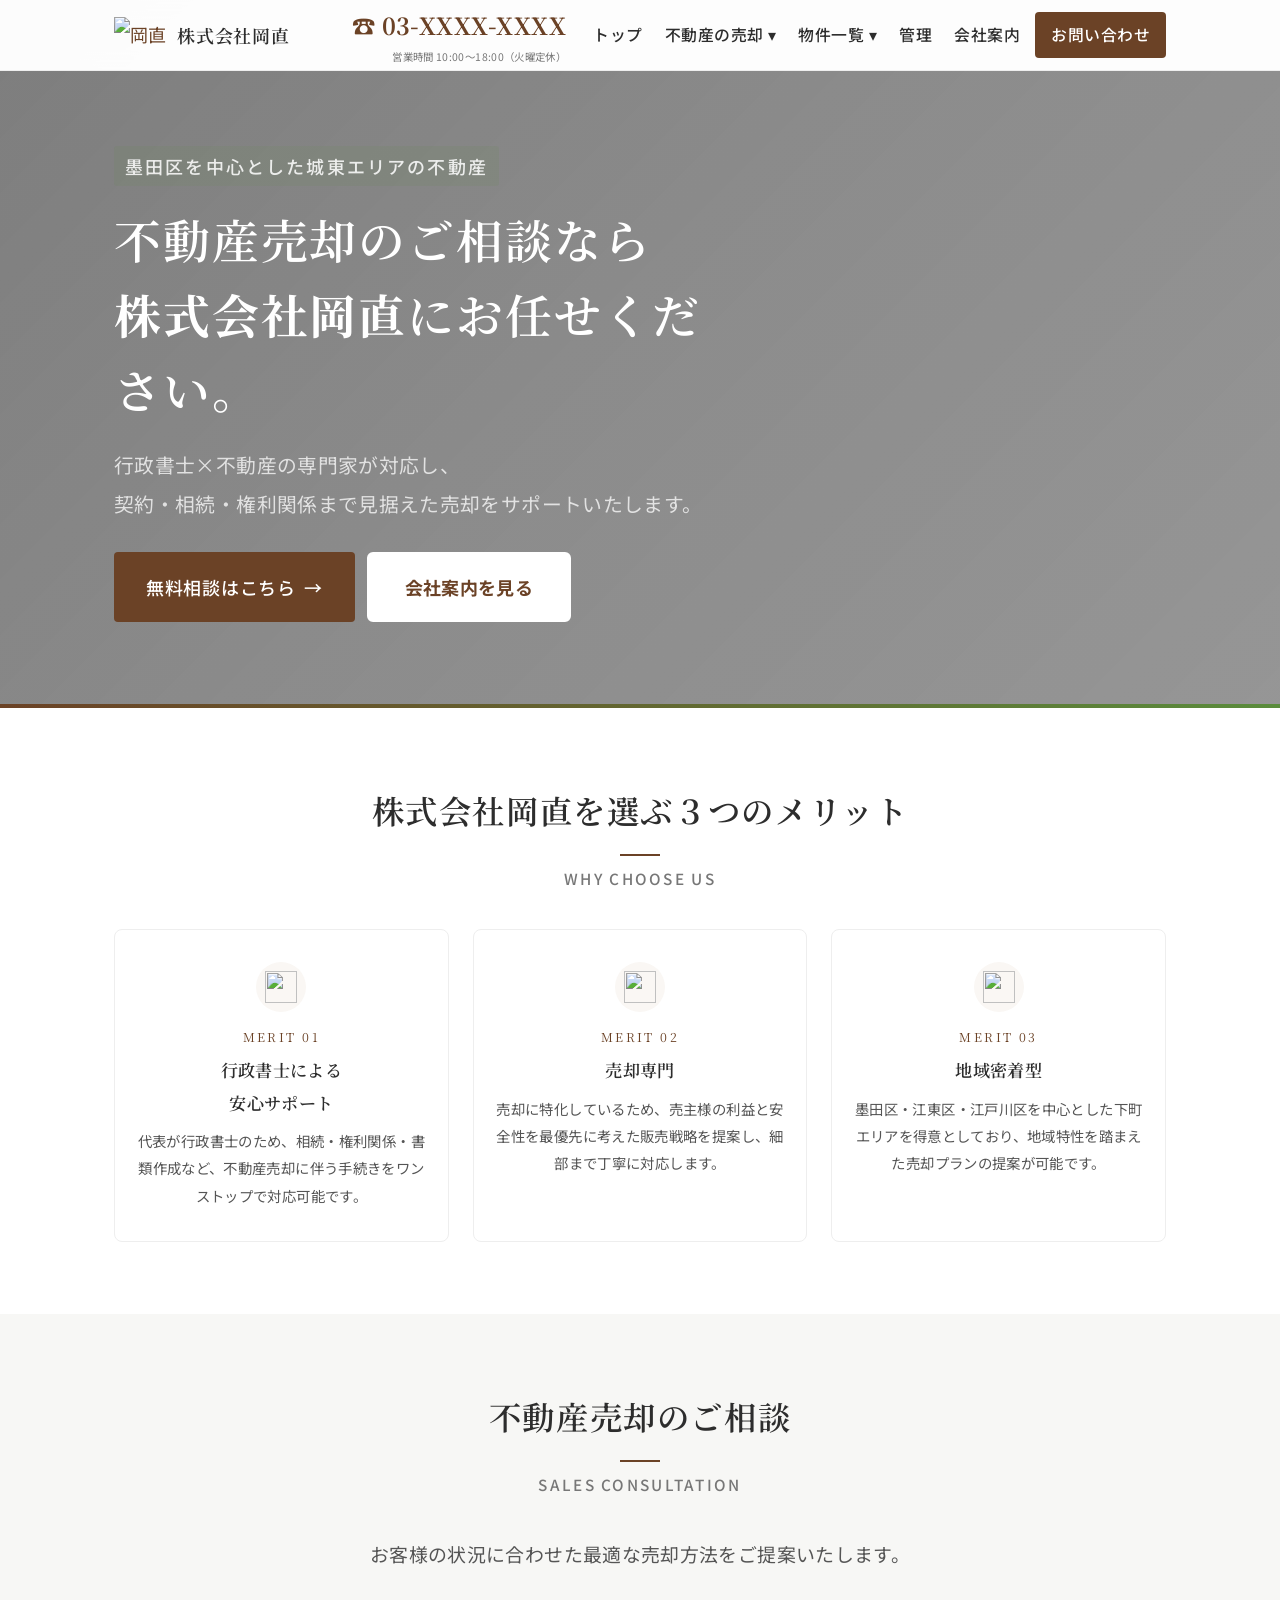
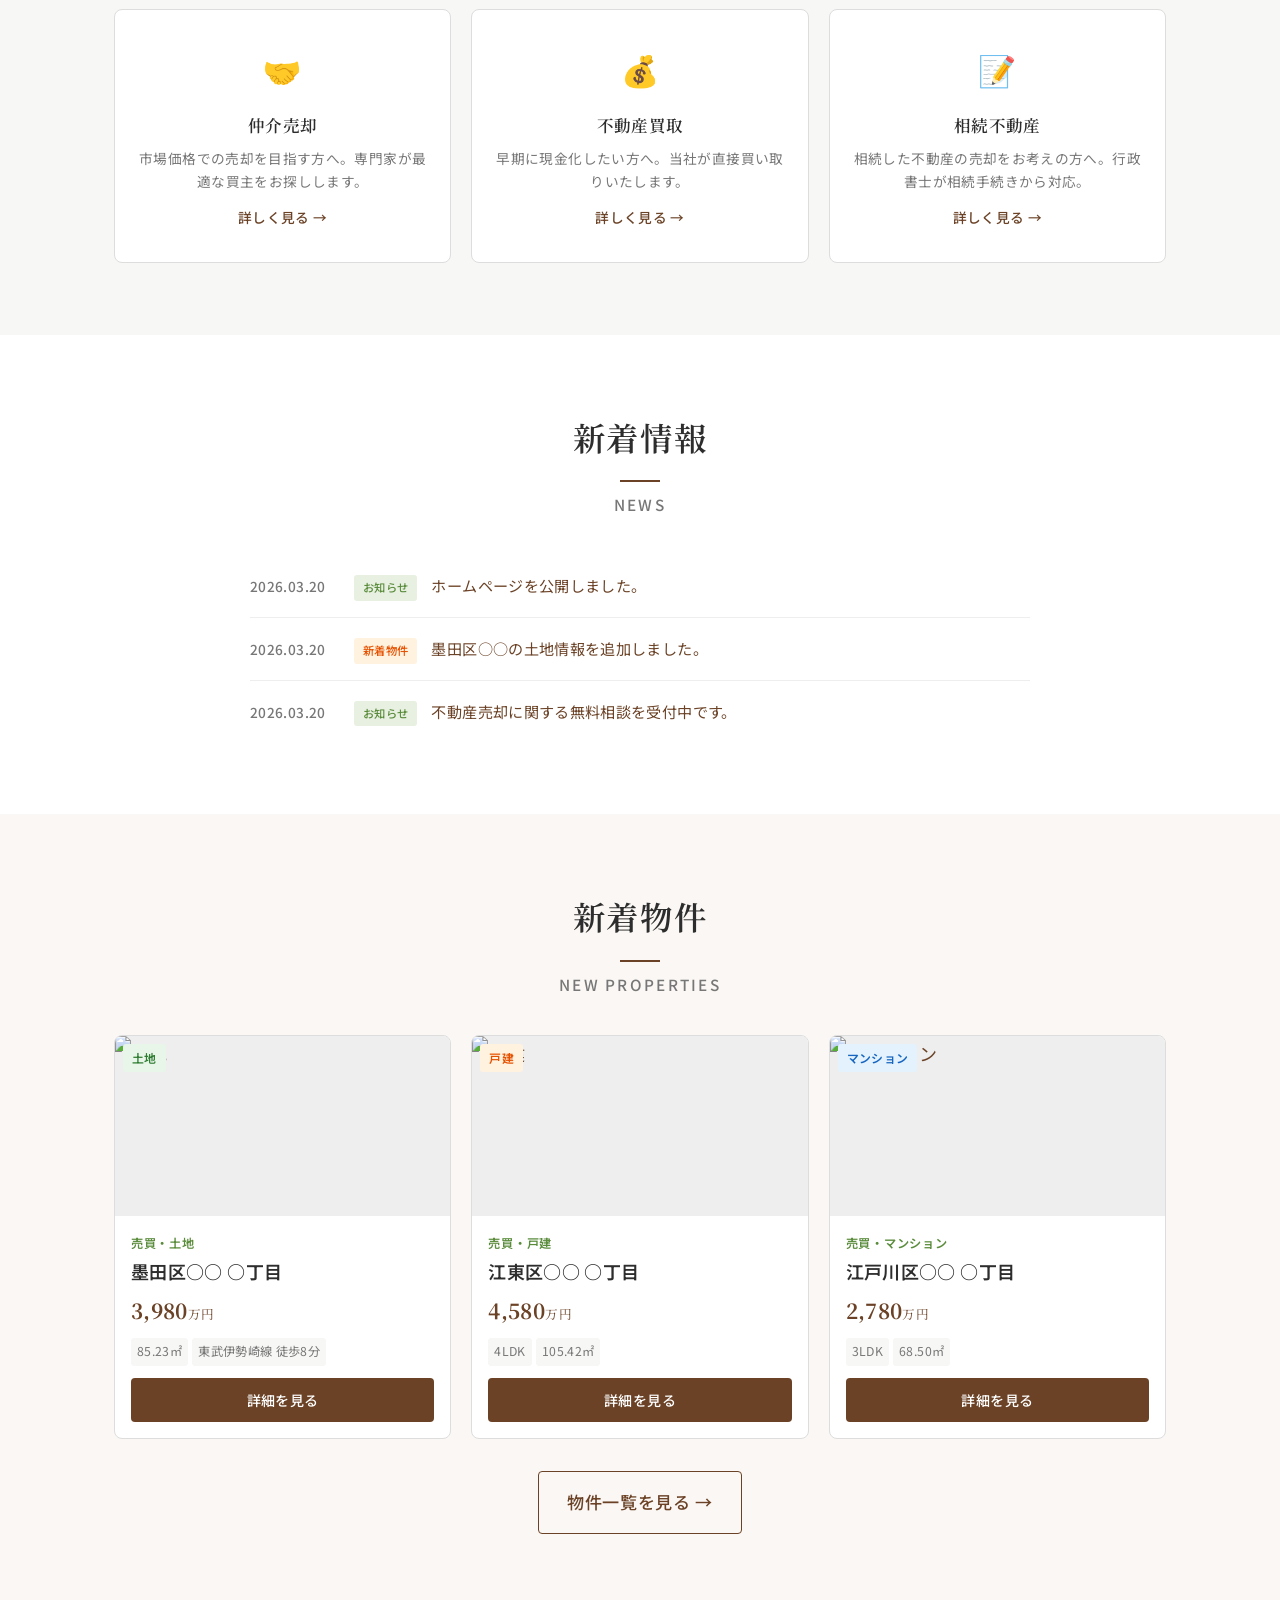
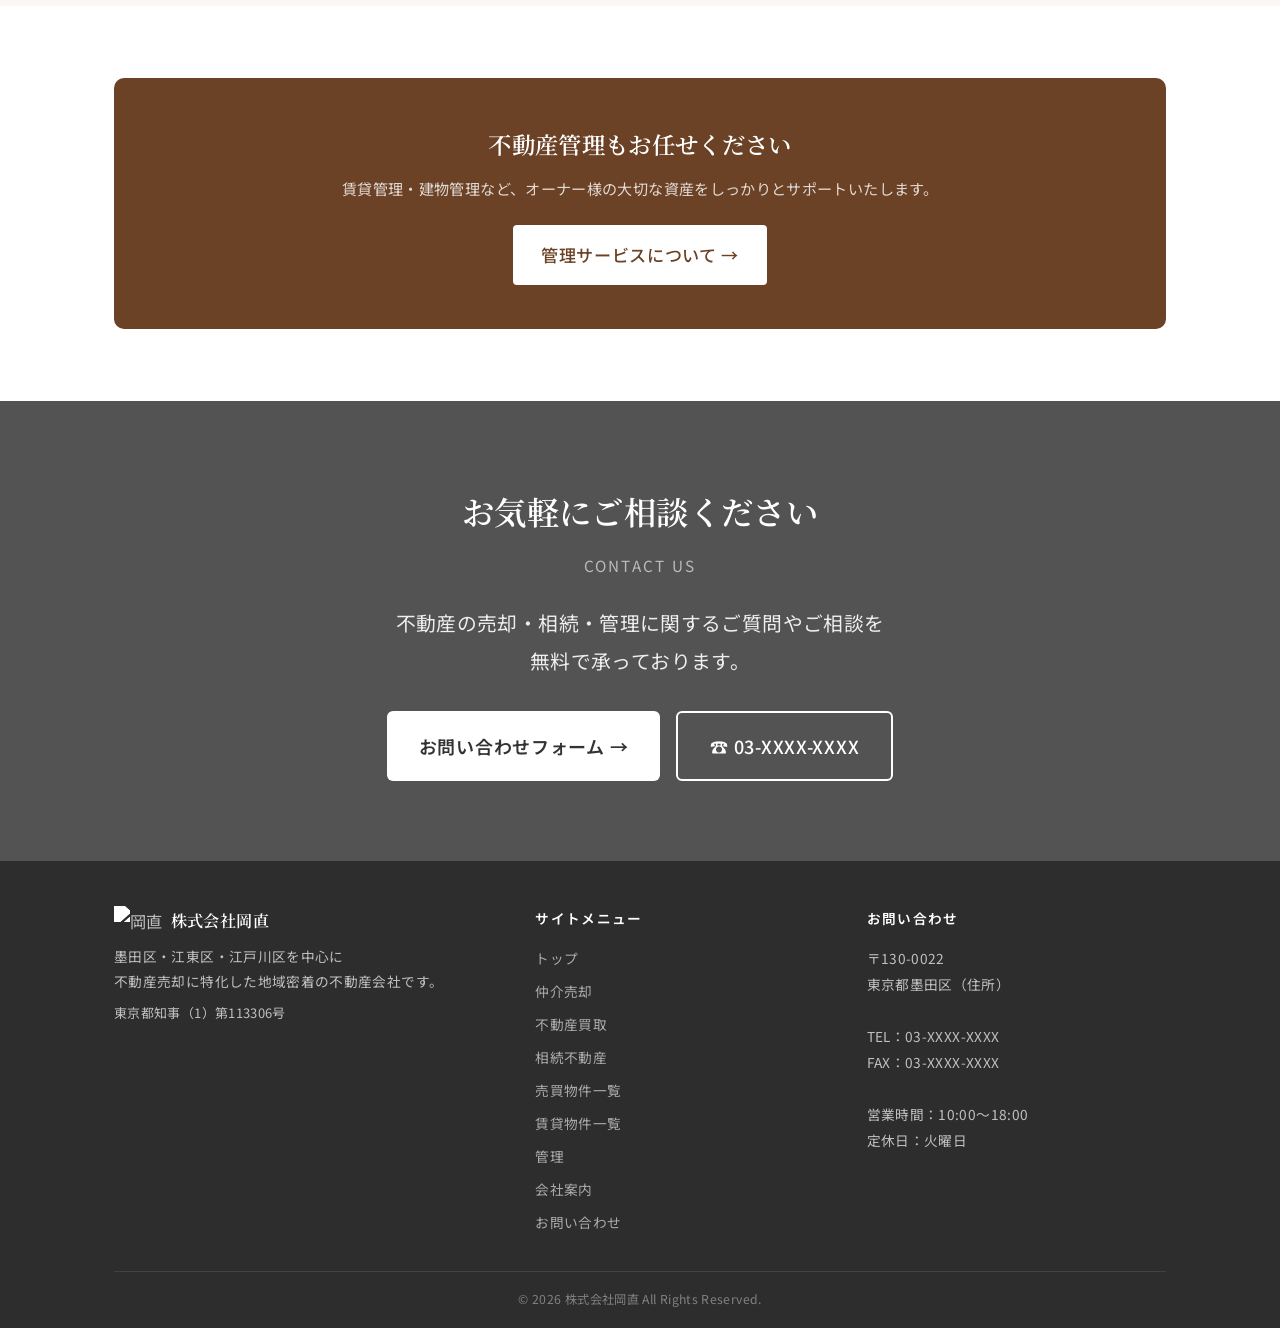
==== index.html @ 4d8492ad "Add files via upload" ====
<!DOCTYPE html><html lang="ja"><head><meta charset="UTF-8"><meta name="viewport" content="width=device-width,initial-scale=1.0">
<title>株式会社岡直｜墨田区の不動産売却・相続のご相談</title>
<meta name="description" content="墨田区・江東区・江戸川区を中心に不動産売却に特化。行政書士×不動産の専門家が相続から売却までワンストップで対応。">
<link rel="stylesheet" href="css/style.css"></head><body>
<header class="header"><div class="header__inner">
<a href="index.html" class="header__logo"><img src="images/logo-icon.png" alt="岡直"><span class="header__logo-text">株式会社岡直</span></a>
<div class="header__right">
<div class="header__phone"><span class="header__phone-num">☎ 03-XXXX-XXXX</span><span class="header__phone-info">営業時間 10:00〜18:00（火曜定休）</span></div>
<nav class="nav">
<a href="index.html" class="nav__link">トップ</a>
<div class="nav__item"><a href="#" class="nav__link">不動産の売却 ▾</a><div class="nav__dropdown"><a href="brokerage.html">仲介売却</a><a href="purchase.html">不動産買取</a><a href="inheritance.html">相続不動産</a></div></div>
<div class="nav__item"><a href="#" class="nav__link">物件一覧 ▾</a><div class="nav__dropdown"><a href="properties-sale.html">売買物件</a><a href="properties-rent.html">賃貸物件</a></div></div>
<a href="management.html" class="nav__link">管理</a><a href="company.html" class="nav__link">会社案内</a>
<a href="contact.html" class="nav__link nav__cta">お問い合わせ</a>
</nav></div>
<button class="hamburger" aria-label="メニュー"><span></span><span></span><span></span></button>
</div></header>

<section class="hero hero--photo" style="color:#fff"><div class="hero__inner"><div class="hero__content">
<span class="hero__label">墨田区を中心とした城東エリアの不動産</span>
<h1 class="hero__title">不動産売却のご相談なら<br><strong style="color:#fff">株式会社岡直</strong>にお任せください。</h1>
<p class="hero__desc">行政書士×不動産の専門家が対応し、<br>契約・相続・権利関係まで見据えた売却をサポートいたします。</p>
<div class="hero__actions">
<a href="contact.html" class="btn btn--primary btn--lg">無料相談はこちら <span class="btn__arrow">→</span></a>
<a href="company.html" style="background:#fff;color:#6B4226;border:2px solid #fff;font-weight:700;padding:16px 36px;border-radius:6px;display:inline-block;font-size:1rem;text-decoration:none">会社案内を見る</a>
</div></div></div></section>

<section class="section"><div class="container">
<h2 class="section__title fade-in">株式会社岡直を選ぶ３つのメリット</h2><p class="section__subtitle fade-in">Why Choose Us</p>
<div class="merits">
<div class="merit-card fade-in fade-in-delay-1"><div class="merit-card__icon"><img src="images/svg/icons/document.svg" style="width:32px;height:32px" alt=""></div><p class="merit-card__num">MERIT 01</p><h3 class="merit-card__title">行政書士による<br>安心サポート</h3><p class="merit-card__text">代表が行政書士のため、相続・権利関係・書類作成など、不動産売却に伴う手続きをワンストップで対応可能です。</p></div>
<div class="merit-card fade-in fade-in-delay-2"><div class="merit-card__icon"><img src="images/svg/icons/house.svg" style="width:32px;height:32px" alt=""></div><p class="merit-card__num">MERIT 02</p><h3 class="merit-card__title">売却専門</h3><p class="merit-card__text">売却に特化しているため、売主様の利益と安全性を最優先に考えた販売戦略を提案し、細部まで丁寧に対応します。</p></div>
<div class="merit-card fade-in fade-in-delay-3"><div class="merit-card__icon"><img src="images/svg/icons/handshake.svg" style="width:32px;height:32px" alt=""></div><p class="merit-card__num">MERIT 03</p><h3 class="merit-card__title">地域密着型</h3><p class="merit-card__text">墨田区・江東区・江戸川区を中心とした下町エリアを得意としており、地域特性を踏まえた売却プランの提案が可能です。</p></div>
</div></div></section>

<section class="section section--gray"><div class="container">
<h2 class="section__title fade-in">不動産売却のご相談</h2><p class="section__subtitle fade-in">Sales Consultation</p>
<p class="section__lead fade-in">お客様の状況に合わせた最適な売却方法をご提案いたします。</p>
<div class="service-cards fade-in">
<a href="brokerage.html" class="service-card"><span class="service-card__icon">🤝</span><h3 class="service-card__title">仲介売却</h3><p class="service-card__desc">市場価格での売却を目指す方へ。専門家が最適な買主をお探しします。</p><span class="service-card__arrow">詳しく見る →</span></a>
<a href="purchase.html" class="service-card"><span class="service-card__icon">💰</span><h3 class="service-card__title">不動産買取</h3><p class="service-card__desc">早期に現金化したい方へ。当社が直接買い取りいたします。</p><span class="service-card__arrow">詳しく見る →</span></a>
<a href="inheritance.html" class="service-card"><span class="service-card__icon">📝</span><h3 class="service-card__title">相続不動産</h3><p class="service-card__desc">相続した不動産の売却をお考えの方へ。行政書士が相続手続きから対応。</p><span class="service-card__arrow">詳しく見る →</span></a>
</div></div></section>

<section class="section"><div class="container">
<h2 class="section__title fade-in">新着情報</h2><p class="section__subtitle fade-in">News</p>
<div class="news-list fade-in">
<div class="news-item"><span class="news-item__date">2026.03.20</span><span class="news-item__tag">お知らせ</span><p class="news-item__text"><a href="#">ホームページを公開しました。</a></p></div>
<div class="news-item"><span class="news-item__date">2026.03.20</span><span class="news-item__tag news-item__tag--sale">新着物件</span><p class="news-item__text"><a href="#">墨田区○○の土地情報を追加しました。</a></p></div>
<div class="news-item"><span class="news-item__date">2026.03.20</span><span class="news-item__tag">お知らせ</span><p class="news-item__text"><a href="#">不動産売却に関する無料相談を受付中です。</a></p></div>
</div></div></section>

<section class="section section--accent"><div class="container">
<h2 class="section__title fade-in">新着物件</h2><p class="section__subtitle fade-in">New Properties</p>
<div class="property-grid fade-in">
<a href="property-detail.html" class="property-card"><div class="property-card__image"><img src="images/property-land-1.jpg" alt="土地" style="width:100%;height:100%;object-fit:cover"><span class="property-card__badge property-card__badge--land">土地</span></div><div class="property-card__body"><p class="property-card__type">売買・土地</p><h3 class="property-card__title">墨田区○○ ○丁目</h3><p class="property-card__price">3,980<small>万円</small></p><div class="property-card__meta"><span class="property-card__meta-item">85.23㎡</span><span class="property-card__meta-item">東武伊勢崎線 徒歩8分</span></div><span class="property-card__detail-btn">詳細を見る</span></div></a>
<a href="property-detail.html" class="property-card"><div class="property-card__image"><img src="images/property-house.jpg" alt="戸建" style="width:100%;height:100%;object-fit:cover"><span class="property-card__badge property-card__badge--house">戸建</span></div><div class="property-card__body"><p class="property-card__type">売買・戸建</p><h3 class="property-card__title">江東区○○ ○丁目</h3><p class="property-card__price">4,580<small>万円</small></p><div class="property-card__meta"><span class="property-card__meta-item">4LDK</span><span class="property-card__meta-item">105.42㎡</span></div><span class="property-card__detail-btn">詳細を見る</span></div></a>
<a href="property-detail.html" class="property-card"><div class="property-card__image"><img src="images/property-mansion-1.jpg" alt="マンション" style="width:100%;height:100%;object-fit:cover"><span class="property-card__badge property-card__badge--mansion">マンション</span></div><div class="property-card__body"><p class="property-card__type">売買・マンション</p><h3 class="property-card__title">江戸川区○○ ○丁目</h3><p class="property-card__price">2,780<small>万円</small></p><div class="property-card__meta"><span class="property-card__meta-item">3LDK</span><span class="property-card__meta-item">68.50㎡</span></div><span class="property-card__detail-btn">詳細を見る</span></div></a>
</div>
<div class="more-link"><a href="properties-sale.html" class="btn btn--outline">物件一覧を見る →</a></div>
</div></section>

<section class="section"><div class="container">
<div class="cta-banner fade-in"><h2 class="cta-banner__title">不動産管理もお任せください</h2><p class="cta-banner__text">賃貸管理・建物管理など、オーナー様の大切な資産をしっかりとサポートいたします。</p><a href="management.html" class="btn btn--white">管理サービスについて →</a></div>
</div></section>

<section class="section" style="background:linear-gradient(rgba(45,45,45,.82),rgba(45,45,45,.82)),url(images/contact-bg.jpg) center/cover no-repeat;color:#fff;padding:80px 0"><div class="container" style="text-align:center">
<h2 style="font-family:'Noto Serif JP',serif;font-size:1.8rem;font-weight:600;color:#fff;margin-bottom:8px">お気軽にご相談ください</h2>
<p style="font-size:.85rem;color:rgba(255,255,255,.6);letter-spacing:.15em;text-transform:uppercase;margin-bottom:24px">Contact Us</p>
<p style="font-size:1.1rem;color:rgba(255,255,255,.9);margin-bottom:32px;line-height:1.9">不動産の売却・相続・管理に関するご質問やご相談を<br>無料で承っております。</p>
<div style="display:flex;gap:16px;justify-content:center;flex-wrap:wrap">
<a href="contact.html" class="btn btn--white btn--lg" style="font-size:1rem;padding:16px 36px;background:#fff;color:#333;font-weight:600;border-radius:6px">お問い合わせフォーム →</a>
<a href="tel:03XXXXXXXX" class="btn btn--outline btn--lg" style="font-size:1rem;padding:16px 36px;border:2px solid #fff;color:#fff;border-radius:6px">☎ 03-XXXX-XXXX</a>
</div></div></section>

<footer class="footer"><div class="container"><div class="footer__inner">
<div class="footer__brand"><div class="footer__logo"><img src="images/logo-icon.png" alt="岡直"><span class="footer__logo-text">株式会社岡直</span></div><p class="footer__desc">墨田区・江東区・江戸川区を中心に<br>不動産売却に特化した地域密着の不動産会社です。</p><p class="footer__desc" style="font-size:.72rem">東京都知事（1）第113306号</p></div>
<div><p class="footer__heading">サイトメニュー</p><div class="footer__links"><a href="index.html">トップ</a><a href="brokerage.html">仲介売却</a><a href="purchase.html">不動産買取</a><a href="inheritance.html">相続不動産</a><a href="properties-sale.html">売買物件一覧</a><a href="properties-rent.html">賃貸物件一覧</a><a href="management.html">管理</a><a href="company.html">会社案内</a><a href="contact.html">お問い合わせ</a></div></div>
<div><p class="footer__heading">お問い合わせ</p><div class="footer__contact-info">〒130-0022<br>東京都墨田区（住所）<br><br>TEL：03-XXXX-XXXX<br>FAX：03-XXXX-XXXX<br><br>営業時間：10:00〜18:00<br>定休日：火曜日</div></div>
</div><p class="footer__bottom">© 2026 株式会社岡直 All Rights Reserved.</p></div></footer>
<script src="js/main.js"></script></body></html>
---- css/style.css ----
@import url('https://fonts.googleapis.com/css2?family=Noto+Sans+JP:wght@300;400;500;600;700;800&family=Noto+Serif+JP:wght@400;500;600;700&display=swap');
:root{--brown:#6B4226;--brown-light:#8B6240;--brown-dark:#4A2E1A;--green:#5A8C3C;--green-light:#7BAD5A;--green-muted:#E8F0E2;--g900:#1A1A1A;--g800:#2D2D2D;--g700:#404040;--g600:#555;--g500:#777;--g400:#999;--g300:#BBB;--g200:#DDD;--g100:#EEE;--g50:#F7F7F5;--white:#FFF;--text:#2D2D2D;--text2:#555;--textm:#777;--bg2:#F7F7F5;--bgA:#FAF7F4;--sans:'Noto Sans JP','Hiragino Kaku Gothic ProN',sans-serif;--serif:'Noto Serif JP','Yu Mincho',serif;--tr:0.3s ease}
*,*::before,*::after{box-sizing:border-box;margin:0;padding:0}
html{font-size:17px;scroll-behavior:smooth;-webkit-font-smoothing:antialiased}
body{font-family:var(--sans);color:var(--text);background:var(--white);line-height:1.8;letter-spacing:.02em}
img{max-width:100%;height:auto;display:block}
a{color:var(--brown);text-decoration:none;transition:color var(--tr)}a:hover{color:var(--brown-light)}
ul,ol{list-style:none}
.container{max-width:1100px;margin:0 auto;padding:0 24px}.container--narrow{max-width:800px}
.section{padding:72px 0}.section--gray{background:var(--bg2)}.section--accent{background:var(--bgA)}.section--brown{background:var(--brown);color:var(--white)}
.section__title{font-family:var(--serif);font-size:1.55rem;font-weight:600;text-align:center;margin-bottom:8px;letter-spacing:.05em;color:var(--g800)}
.section__title::after{content:'';display:block;width:40px;height:2px;background:var(--brown);margin:12px auto 0}
.section__title--white{color:var(--white)}.section__title--white::after{background:rgba(255,255,255,.5)}
.section__subtitle{text-align:center;font-size:.73rem;color:var(--textm);text-transform:uppercase;letter-spacing:.15em;margin-bottom:36px;font-weight:500}
.section__subtitle--white{color:rgba(255,255,255,.7)}
.section__lead{text-align:center;font-size:.9rem;color:var(--text2);max-width:640px;margin:0 auto 36px;line-height:2}

/* HEADER */
.header{position:fixed;top:0;left:0;width:100%;z-index:1000;background:rgba(255,255,255,.98);border-bottom:1px solid var(--g100);backdrop-filter:blur(8px);transition:box-shadow var(--tr)}
.header.scrolled{box-shadow:0 2px 20px rgba(0,0,0,.06)}
.header__inner{display:flex;align-items:center;justify-content:space-between;max-width:1100px;margin:0 auto;padding:0 24px;height:70px}
.header__logo{display:flex;align-items:center;gap:10px}
.header__logo img{height:36px;width:auto}
.header__logo-text{font-family:var(--serif);font-size:1rem;font-weight:600;color:var(--g800);letter-spacing:.05em}
.header__logo-text small{display:block;font-family:var(--sans);font-size:.57rem;font-weight:400;color:var(--textm);letter-spacing:.08em}
.header__right{display:flex;align-items:center;gap:12px}
.header__phone{display:flex;flex-direction:column;align-items:flex-end;margin-right:4px}
.header__phone-num{font-family:var(--serif);font-size:1.15rem;font-weight:700;color:var(--brown);letter-spacing:.02em}
.header__phone-info{font-size:.58rem;color:var(--textm)}
.nav{display:flex;align-items:center}
.nav__link{display:block;padding:8px 11px;font-size:.76rem;font-weight:500;color:var(--text);letter-spacing:.03em;position:relative;transition:color var(--tr)}
.nav__link:hover{color:var(--brown)}
.nav__link::after{content:'';position:absolute;bottom:0;left:50%;transform:translateX(-50%);width:0;height:2px;background:var(--brown);transition:width var(--tr)}
.nav__link:hover::after{width:calc(100% - 22px)}
.nav__item{position:relative}
.nav__dropdown{position:absolute;top:100%;left:50%;transform:translateX(-50%);background:var(--white);border:1px solid var(--g100);border-radius:6px;padding:6px 0;min-width:170px;box-shadow:0 8px 24px rgba(0,0,0,.08);opacity:0;visibility:hidden;transition:opacity .2s,visibility .2s}
.nav__item:hover .nav__dropdown{opacity:1;visibility:visible}
.nav__dropdown a{display:block;padding:7px 18px;font-size:.76rem;color:var(--text);transition:background var(--tr)}
.nav__dropdown a:hover{background:var(--g50);color:var(--brown)}
.nav__cta{margin-left:4px;padding:8px 16px!important;background:var(--brown);color:var(--white)!important;border-radius:4px;font-size:.76rem!important;transition:background var(--tr)!important}
.nav__cta:hover{background:var(--brown-light)!important;color:var(--white)!important}
.nav__cta::after{display:none!important}
.hamburger{display:none;flex-direction:column;gap:5px;cursor:pointer;padding:8px;background:none;border:none}
.hamburger span{width:24px;height:2px;background:var(--g700);transition:var(--tr);display:block}
.hamburger.active span:nth-child(1){transform:rotate(45deg) translate(5px,5px)}.hamburger.active span:nth-child(2){opacity:0}.hamburger.active span:nth-child(3){transform:rotate(-45deg) translate(5px,-5px)}

/* HERO */
.hero{position:relative;padding:146px 0 86px;background:linear-gradient(135deg,#FAF7F4 0%,#F0EDE8 50%,#E8F0E2 100%);overflow:hidden}
.hero::after{content:'';position:absolute;bottom:0;left:0;right:0;height:4px;background:linear-gradient(90deg,var(--brown),var(--green))}
.hero__inner{max-width:1100px;margin:0 auto;padding:0 24px;position:relative;z-index:1}
.hero__content{max-width:620px}
.hero__label{display:inline-block;font-size:.7rem;font-weight:500;color:var(--green);letter-spacing:.12em;margin-bottom:16px;padding:3px 11px;background:rgba(90,140,60,.1);border-radius:3px}
.hero__title{font-family:var(--serif);font-size:1.8rem;font-weight:600;line-height:1.6;color:var(--g800);margin-bottom:18px;letter-spacing:.04em}
.hero__title strong{color:var(--brown);font-weight:700}
.hero__desc{font-size:.9rem;color:var(--text2);line-height:2;margin-bottom:28px}
.hero__actions{display:flex;gap:12px;flex-wrap:wrap}

/* BUTTONS */
.btn{display:inline-flex;align-items:center;gap:8px;padding:12px 26px;font-size:.84rem;font-weight:500;letter-spacing:.04em;border-radius:4px;border:none;cursor:pointer;transition:all var(--tr);font-family:var(--sans);text-align:center}
.btn--primary{background:var(--brown);color:var(--white)}.btn--primary:hover{background:var(--brown-light);color:var(--white);transform:translateY(-1px);box-shadow:0 4px 12px rgba(107,66,38,.25)}
.btn--outline{background:transparent;color:var(--brown);border:1.5px solid var(--brown)}.btn--outline:hover{background:var(--brown);color:var(--white);transform:translateY(-1px)}
.btn--green{background:var(--green);color:var(--white)}.btn--green:hover{background:var(--green-light);color:var(--white);transform:translateY(-1px)}
.btn--white{background:var(--white);color:var(--brown)}.btn--white:hover{background:var(--g50);transform:translateY(-1px)}
.btn--sm{padding:9px 18px;font-size:.8rem}.btn--lg{padding:14px 32px;font-size:.88rem}.btn--full{width:100%;justify-content:center}
.btn__arrow{transition:transform var(--tr)}.btn:hover .btn__arrow{transform:translateX(3px)}

/* MERIT CARDS */
.merits{display:grid;grid-template-columns:repeat(3,1fr);gap:24px}
.merit-card{padding:32px 22px;background:var(--white);border-radius:8px;text-align:center;border:1px solid var(--g100);transition:transform var(--tr),box-shadow var(--tr)}
.merit-card:hover{transform:translateY(-3px);box-shadow:0 10px 28px rgba(0,0,0,.05)}
.merit-card__icon{width:50px;height:50px;margin:0 auto 14px;display:flex;align-items:center;justify-content:center;background:var(--bgA);border-radius:50%;font-size:1.3rem}
.merit-card__num{font-family:var(--serif);font-size:.68rem;color:var(--brown);letter-spacing:.2em;margin-bottom:5px}
.merit-card__title{font-family:var(--serif);font-size:.95rem;font-weight:600;margin-bottom:8px;color:var(--g800)}
.merit-card__text{font-size:.8rem;color:var(--text2);line-height:1.9}

/* NUMBERED MERITS GRID */
.num-merits{display:grid;grid-template-columns:repeat(2,1fr);gap:16px}
.num-merit{display:flex;gap:14px;padding:20px;background:var(--white);border:1px solid var(--g200);border-radius:6px;align-items:flex-start}
.num-merit__num{flex-shrink:0;width:34px;height:34px;display:flex;align-items:center;justify-content:center;background:var(--brown);color:var(--white);border-radius:50%;font-family:var(--serif);font-size:.85rem;font-weight:600}
.num-merit__content{flex:1}
.num-merit__title{font-weight:600;font-size:.88rem;margin-bottom:4px;color:var(--g800)}
.num-merit__text{font-size:.8rem;color:var(--text2);line-height:1.8}

/* PAIN POINTS */
.pain-points{max-width:680px;margin:0 auto;display:grid;grid-template-columns:repeat(2,1fr);gap:10px}
.pain-point{display:flex;align-items:flex-start;gap:8px;padding:12px 14px;background:var(--bgA);border-radius:5px;font-size:.84rem;color:var(--text2);line-height:1.6}
.pain-point__check{flex-shrink:0;color:var(--green);font-weight:700;margin-top:1px}

/* COMPARISON TABLE */
.compare-table{width:100%;border-collapse:collapse;margin:0 auto;max-width:680px}
.compare-table th,.compare-table td{padding:12px 14px;font-size:.83rem;text-align:center;border:1px solid var(--g200)}
.compare-table thead th{background:var(--brown);color:var(--white);font-weight:600;font-size:.85rem}
.compare-table thead th:first-child{background:var(--g600)}
.compare-table tbody th{background:var(--g50);font-weight:500;color:var(--text);text-align:left;width:130px}

/* FAQ */
.faq-list{max-width:720px;margin:0 auto}
.faq-item{border-bottom:1px solid var(--g200)}
.faq-item:first-child{border-top:1px solid var(--g200)}
.faq-q{display:flex;align-items:flex-start;gap:10px;padding:18px 0;cursor:pointer;user-select:none}
.faq-q__icon{flex-shrink:0;width:26px;height:26px;display:flex;align-items:center;justify-content:center;background:var(--brown);color:var(--white);border-radius:50%;font-weight:700;font-size:.75rem}
.faq-q__text{font-size:.88rem;font-weight:500;color:var(--g800);line-height:1.6;padding-top:2px;flex:1}
.faq-q__toggle{flex-shrink:0;font-size:1.1rem;color:var(--g400);transition:transform .3s;padding-top:2px}
.faq-item.active .faq-q__toggle{transform:rotate(180deg)}
.faq-a{display:flex;gap:10px;padding:0 0 0 0;max-height:0;overflow:hidden;transition:max-height .4s ease,padding .3s ease}
.faq-item.active .faq-a{max-height:500px;padding-bottom:18px}
.faq-a__icon{flex-shrink:0;width:26px;height:26px;display:flex;align-items:center;justify-content:center;background:var(--green);color:var(--white);border-radius:50%;font-weight:700;font-size:.75rem}
.faq-a__text{font-size:.83rem;color:var(--text2);line-height:1.9;padding-top:2px;flex:1}

/* NEWS */
.news-list{max-width:780px;margin:0 auto}
.news-item{display:flex;gap:14px;padding:16px 0;border-bottom:1px solid var(--g100);align-items:baseline}
.news-item:last-child{border-bottom:none}
.news-item__date{font-size:.76rem;color:var(--textm);flex-shrink:0;min-width:90px;font-weight:500}
.news-item__tag{display:inline-block;font-size:.63rem;padding:2px 9px;border-radius:3px;background:var(--green-muted);color:var(--green);font-weight:500;flex-shrink:0}
.news-item__tag--sale{background:#FFF3E0;color:#E65100}
.news-item__text{font-size:.84rem;color:var(--text)}.news-item__text a:hover{text-decoration:underline}

/* SERVICE CARDS */
.service-cards{display:grid;grid-template-columns:repeat(3,1fr);gap:20px}
.service-card{display:block;padding:30px 22px;background:var(--white);border:1px solid var(--g200);border-radius:8px;text-align:center;transition:all var(--tr);position:relative;overflow:hidden}
.service-card::before{content:'';position:absolute;top:0;left:0;right:0;height:3px;background:var(--brown);transform:scaleX(0);transition:transform var(--tr)}
.service-card:hover{border-color:var(--brown);transform:translateY(-3px);box-shadow:0 8px 24px rgba(0,0,0,.06)}
.service-card:hover::before{transform:scaleX(1)}
.service-card__icon{font-size:1.7rem;margin-bottom:12px;display:block}
.service-card__title{font-family:var(--serif);font-size:.92rem;font-weight:600;margin-bottom:6px;color:var(--g800)}
.service-card__desc{font-size:.76rem;color:var(--textm);line-height:1.7}
.service-card__arrow{display:inline-block;margin-top:10px;font-size:.76rem;color:var(--brown);font-weight:500;transition:transform var(--tr)}
.service-card:hover .service-card__arrow{transform:translateX(4px)}

/* PROPERTY CARDS */
.property-grid{display:grid;grid-template-columns:repeat(3,1fr);gap:20px}
.property-card{display:block;background:var(--white);border:1px solid var(--g200);border-radius:8px;overflow:hidden;transition:all var(--tr)}
.property-card:hover{transform:translateY(-3px);box-shadow:0 8px 24px rgba(0,0,0,.07)}
.property-card__image{position:relative;width:100%;height:180px;background:var(--g100);overflow:hidden}
.property-card__placeholder{width:100%;height:100%;display:flex;align-items:center;justify-content:center;background:linear-gradient(135deg,var(--g100),var(--g50));color:var(--g400);font-size:.76rem}
.property-card__badge{position:absolute;top:8px;left:8px;padding:3px 9px;font-size:.66rem;font-weight:600;border-radius:3px}
.property-card__badge--land{background:#E8F5E9;color:#2E7D32}
.property-card__badge--house{background:#FFF3E0;color:#E65100}
.property-card__badge--mansion{background:#E3F2FD;color:#1565C0}
.property-card__body{padding:16px}
.property-card__type{font-size:.68rem;font-weight:600;color:var(--green);letter-spacing:.06em;margin-bottom:3px}
.property-card__title{font-size:.88rem;font-weight:600;color:var(--g800);margin-bottom:6px;line-height:1.5}
.property-card__price{font-family:var(--serif);font-size:1.1rem;font-weight:700;color:var(--brown);margin-bottom:8px}
.property-card__price small{font-size:.7rem;font-weight:400}
.property-card__meta{display:flex;flex-wrap:wrap;gap:4px;margin-bottom:12px}
.property-card__meta-item{font-size:.68rem;color:var(--textm);padding:2px 6px;background:var(--g50);border-radius:3px}
.property-card__detail-btn{display:block;text-align:center;padding:9px;background:var(--brown);color:var(--white);border-radius:4px;font-size:.78rem;font-weight:500;transition:background var(--tr)}
.property-card:hover .property-card__detail-btn{background:var(--brown-light)}

/* PROPERTY DETAIL */
.property-detail__header{padding:96px 0 28px;background:var(--bg2)}
.property-detail__gallery{display:grid;grid-template-columns:2fr 1fr;gap:6px;border-radius:8px;overflow:hidden;margin-bottom:20px}
.property-detail__gallery-main{height:360px;background:var(--g200);display:flex;align-items:center;justify-content:center;color:var(--g400)}
.property-detail__gallery-side{display:grid;grid-template-rows:1fr 1fr;gap:6px}
.property-detail__gallery-side div{background:var(--g200);display:flex;align-items:center;justify-content:center;color:var(--g400);font-size:.76rem}
.property-detail__tabs{display:flex;gap:0;margin-bottom:20px;border-bottom:2px solid var(--g200)}
.property-detail__tab{padding:9px 22px;font-size:.8rem;font-weight:500;color:var(--textm);cursor:pointer;border-bottom:2px solid transparent;margin-bottom:-2px;transition:all var(--tr)}
.property-detail__tab.active,.property-detail__tab:hover{color:var(--brown);border-bottom-color:var(--brown)}
.property-detail__info{display:grid;grid-template-columns:1fr 300px;gap:32px;padding:36px 0}
.property-detail__table{width:100%;border-collapse:collapse}
.property-detail__table th,.property-detail__table td{padding:11px 13px;font-size:.84rem;text-align:left;border-bottom:1px solid var(--g100)}
.property-detail__table th{width:125px;color:var(--textm);font-weight:500;background:var(--g50);white-space:nowrap}
.property-detail__sidebar{position:sticky;top:86px}
.property-detail__sidebar-box{padding:22px;background:var(--bgA);border-radius:8px;border:1px solid var(--g200)}
.property-detail__sidebar-price{font-family:var(--serif);font-size:1.35rem;font-weight:700;color:var(--brown);margin-bottom:14px;padding-bottom:14px;border-bottom:1px solid var(--g200)}
.inline-form{padding:24px;background:var(--bgA);border-radius:8px;border:1px solid var(--g200);margin-top:32px}
.inline-form__title{font-family:var(--serif);font-size:.95rem;font-weight:600;text-align:center;margin-bottom:18px;color:var(--g800);padding-bottom:10px;border-bottom:1px solid var(--g200)}
.inline-form .form-row{display:grid;grid-template-columns:100px 1fr;gap:6px;align-items:center;margin-bottom:12px}
.inline-form .form-row label{font-size:.8rem;font-weight:500;color:var(--g700)}
.inline-form .form-row input,.inline-form .form-row textarea{width:100%;padding:9px 10px;border:1.5px solid var(--g200);border-radius:4px;font-size:.84rem;font-family:var(--sans);transition:border-color var(--tr)}
.inline-form .form-row input:focus,.inline-form .form-row textarea:focus{outline:none;border-color:var(--brown);box-shadow:0 0 0 3px rgba(107,66,38,.08)}
.inline-form .form-row textarea{min-height:70px;resize:vertical}

/* PAGE HEADER */
.page-header{padding:108px 0 36px;background:linear-gradient(135deg,#FAF7F4,#F0EDE8);position:relative}
.page-header::after{content:'';position:absolute;bottom:0;left:0;right:0;height:3px;background:linear-gradient(90deg,var(--brown),var(--green))}
.page-header__title{font-family:var(--serif);font-size:1.75rem;font-weight:600;color:var(--g800);margin-bottom:4px}
.page-header__subtitle{font-size:.76rem;color:var(--textm);letter-spacing:.1em;text-transform:uppercase}
.breadcrumb{padding:12px 0;border-bottom:1px solid var(--g100)}
.breadcrumb__list{display:flex;gap:8px;align-items:center;font-size:.73rem;color:var(--textm)}
.breadcrumb__list a{color:var(--textm)}.breadcrumb__list a:hover{color:var(--brown)}

/* SERVICE PAGES */
.service-intro{text-align:center;max-width:680px;margin:0 auto 36px}
.service-intro__text{font-size:.9rem;color:var(--text2);line-height:2}
.flow{counter-reset:flow-counter}
.flow-step{display:flex;gap:22px;padding:26px 0;border-bottom:1px solid var(--g100);counter-increment:flow-counter;align-items:flex-start}
.flow-step:last-child{border-bottom:none}
.flow-step__num{flex-shrink:0;width:42px;height:42px;display:flex;align-items:center;justify-content:center;background:var(--brown);color:var(--white);border-radius:50%;font-family:var(--serif);font-size:.88rem;font-weight:600}
.flow-step__num::before{content:counter(flow-counter)}
.flow-step__content{flex:1}
.flow-step__title{font-family:var(--serif);font-size:1rem;font-weight:600;margin-bottom:5px;color:var(--g800)}
.flow-step__text{font-size:.83rem;color:var(--text2);line-height:1.9}
.feature-list{display:grid;grid-template-columns:repeat(2,1fr);gap:18px}
.feature-item{padding:22px;border:1px solid var(--g200);border-radius:6px;background:var(--white)}
.feature-item__icon{font-size:1.3rem;margin-bottom:8px}
.feature-item__title{font-weight:600;font-size:.88rem;margin-bottom:5px;color:var(--g800)}
.feature-item__text{font-size:.8rem;color:var(--text2);line-height:1.8}
.cta-banner{text-align:center;padding:44px 32px;background:var(--brown);border-radius:10px;color:var(--white)}
.cta-banner__title{font-family:var(--serif);font-size:1.3rem;font-weight:600;margin-bottom:8px}
.cta-banner__text{font-size:.84rem;color:rgba(255,255,255,.8);margin-bottom:22px}
.phone-banner{text-align:center;padding:36px 28px;background:var(--bgA);border:2px solid var(--brown);border-radius:10px}
.phone-banner__label{font-size:.83rem;color:var(--text2);margin-bottom:6px}
.phone-banner__number{font-family:var(--serif);font-size:1.8rem;font-weight:700;color:var(--brown);margin-bottom:4px}
.phone-banner__info{font-size:.76rem;color:var(--textm)}
.phone-banner__actions{display:flex;gap:12px;justify-content:center;margin-top:18px}

/* COMPANY */
.company-table{width:100%;border-collapse:collapse;margin-bottom:36px}
.company-table th,.company-table td{padding:13px 16px;font-size:.84rem;text-align:left;border-bottom:1px solid var(--g100);vertical-align:top}
.company-table th{width:145px;color:var(--textm);font-weight:500;background:var(--g50);white-space:nowrap}
.philosophy{max-width:680px;margin:0 auto;text-align:center}
.philosophy__tagline{font-family:var(--serif);font-size:1.5rem;font-weight:600;color:var(--brown);margin-bottom:24px}
.philosophy__text{font-size:.88rem;color:var(--text2);line-height:2.2;text-align:left}
.greeting{display:grid;grid-template-columns:1fr 2fr;gap:36px;align-items:start}
.greeting__photo{width:100%;aspect-ratio:3/4;background:var(--g100);border-radius:8px;display:flex;align-items:center;justify-content:center;color:var(--g400);font-size:.8rem}
.greeting__text{font-size:.86rem;color:var(--text2);line-height:2.2}
.greeting__name{margin-top:18px;font-family:var(--serif);font-weight:600;color:var(--g800);font-size:.95rem}
.greeting__name small{display:block;font-size:.73rem;font-weight:400;color:var(--textm);font-family:var(--sans);margin-top:4px}
.map-container{width:100%;height:280px;background:var(--g100);border-radius:8px;display:flex;align-items:center;justify-content:center;color:var(--g400);border:1px solid var(--g200)}

/* CONTACT */
.contact-form{max-width:620px;margin:0 auto}
.form-group{margin-bottom:22px}
.form-group label{display:block;font-size:.82rem;font-weight:500;color:var(--g700);margin-bottom:5px}
.form-group label .required{color:#D32F2F;font-size:.67rem;margin-left:5px;font-weight:600}
.form-group input,.form-group textarea{width:100%;padding:10px 13px;border:1.5px solid var(--g200);border-radius:4px;font-size:.86rem;font-family:var(--sans);transition:border-color var(--tr);background:var(--white)}
.form-group input:focus,.form-group textarea:focus{outline:none;border-color:var(--brown);box-shadow:0 0 0 3px rgba(107,66,38,.08)}
.form-group textarea{min-height:140px;resize:vertical}
.form-table{width:100%;border-collapse:collapse;max-width:680px;margin:0 auto}
.form-table th,.form-table td{padding:14px 16px;border:1px solid var(--g200)}
.form-table th{width:170px;background:var(--g50);font-size:.84rem;font-weight:500;color:var(--g700);text-align:left;vertical-align:top}
.form-table td{background:var(--white)}
.form-table input,.form-table textarea{width:100%;padding:9px 11px;border:1.5px solid var(--g200);border-radius:4px;font-size:.86rem;font-family:var(--sans);transition:border-color var(--tr)}
.form-table input:focus,.form-table textarea:focus{outline:none;border-color:var(--brown);box-shadow:0 0 0 3px rgba(107,66,38,.08)}
.form-table textarea{min-height:140px;resize:vertical}

/* FOOTER */
.footer{background:var(--g800);color:rgba(255,255,255,.7);padding:44px 0 0}
.footer__inner{display:grid;grid-template-columns:1.3fr 1fr 1fr;gap:32px;padding-bottom:36px;border-bottom:1px solid rgba(255,255,255,.1)}
.footer__brand{display:flex;flex-direction:column;gap:8px}
.footer__logo{display:flex;align-items:center;gap:8px}
.footer__logo img{height:30px;filter:brightness(0) invert(1)}
.footer__logo-text{font-family:var(--serif);font-size:.9rem;color:var(--white);font-weight:600}
.footer__desc{font-size:.76rem;line-height:1.8}
.footer__heading{font-size:.76rem;font-weight:600;color:var(--white);letter-spacing:.1em;margin-bottom:14px}
.footer__links{display:flex;flex-direction:column;gap:7px}
.footer__links a{font-size:.76rem;color:rgba(255,255,255,.6);transition:color var(--tr)}
.footer__links a:hover{color:var(--white)}
.footer__contact-info{font-size:.76rem;line-height:1.9}
.footer__bottom{text-align:center;padding:16px 0;font-size:.68rem;color:rgba(255,255,255,.4)}

.text-center{text-align:center}.more-link{text-align:center;margin-top:32px}

/* RESPONSIVE */
@media(max-width:900px){
.section{padding:48px 0}.hero{padding:108px 0 52px}.hero__title{font-size:1.45rem}
.merits,.service-cards{grid-template-columns:1fr;gap:14px}
.property-grid{grid-template-columns:repeat(2,1fr);gap:12px}
.feature-list,.num-merits,.pain-points{grid-template-columns:1fr}
.greeting{grid-template-columns:1fr;gap:24px}.greeting__photo{max-width:200px;margin:0 auto}
.property-detail__info{grid-template-columns:1fr}.property-detail__gallery{grid-template-columns:1fr}
.footer__inner{grid-template-columns:1fr;gap:24px}.header__phone{display:none}
}
@media(max-width:768px){

.hamburger{display:flex}.hero__actions{flex-direction:column}.hero__actions .btn{width:100%;justify-content:center}
.section__title{font-size:1.25rem}.page-header__title{font-size:1.35rem}
.property-grid{grid-template-columns:1fr}.news-item{flex-direction:column;gap:5px}
.cta-banner{padding:32px 18px;border-radius:8px}.phone-banner__number{font-size:1.4rem}
.inline-form .form-row{grid-template-columns:1fr}
}
.fade-in{opacity:0;transform:translateY(14px);transition:opacity .5s ease,transform .5s ease}
.fade-in.visible{opacity:1;transform:translateY(0)}
.fade-in-delay-1{transition-delay:.1s}.fade-in-delay-2{transition-delay:.2s}.fade-in-delay-3{transition-delay:.3s}

/* Page header with photo background */
.page-header--photo {
  /* Fixed: reduced overlay for visible bg image */
  padding: 120px 0 44px;
  background: linear-gradient(135deg, rgba(45,45,45,.65), rgba(45,45,45,.6)), url(../images/hero-alt.jpg) center/cover no-repeat;
}

/* Hero with real photo */
.hero--photo {
  background: linear-gradient(135deg, rgba(45,45,45,.62) 0%, rgba(45,45,45,.55) 50%, rgba(45,45,45,.5) 100%), url(../images/hero.jpg) center/cover no-repeat;
}

/* Contact CTA with photo bg */
.section--photo-bg {
  background: linear-gradient(rgba(74,46,26,.88), rgba(74,46,26,.92)), url(../images/contact-bg.jpg) center/cover no-repeat;
  color: var(--white);
}

/* Better property card image sizing */
.property-card__image img {
  width: 100%;
  height: 100%;
  object-fit: cover;
  transition: transform .4s ease;
}
.property-card:hover .property-card__image img {
  transform: scale(1.03);
}

/* Representative photo better sizing */
.greeting__photo img {
  width: 100%;
  height: 100%;
  object-fit: cover;
  border-radius: 8px;
}

/* Office photos */
.office-photos {
  display: grid;
  grid-template-columns: repeat(2, 1fr);
  gap: 12px;
  max-width: 600px;
  margin: 0 auto;
}
.office-photos img {
  width: 100%;
  height: 200px;
  object-fit: cover;
  border-radius: 6px;
}

/* Illustrated icon styles */
.ok-icon { width: 64px; height: 64px; margin: 0 auto 12px; }
.ok-icon--sm { width: 48px; height: 48px; }
.ok-icon--lg { width: 80px; height: 80px; }
.num-merit .ok-icon { margin: 0 0 8px; width: 52px; height: 52px; }

/* Point cards (kaitori style) */
.point-cards { display: grid; grid-template-columns: repeat(auto-fit, minmax(180px, 1fr)); gap: 20px; max-width: 700px; margin: 0 auto; }
.point-card { text-align: center; padding: 24px 16px; background: var(--white); border: 1px solid var(--g200); border-radius: 8px; }
.point-card__label { font-size: .7rem; font-weight: 600; color: var(--brown); letter-spacing: .1em; margin-bottom: 4px; }
.point-card__title { font-family: var(--serif); font-size: .92rem; font-weight: 600; color: var(--g800); margin-bottom: 8px; }
.point-card__text { font-size: .78rem; color: var(--text2); line-height: 1.7; }

/* Flow with illustrations (alternating layout like reference) */
.flow-illustrated .flow-step { padding: 28px 0; }
.flow-step__icon { flex-shrink: 0; width: 64px; height: 64px; }

/* Case cards (souzoku style) */
.case-cards { display: flex; flex-direction: column; gap: 16px; max-width: 680px; margin: 0 auto; }
.case-card { display: flex; gap: 20px; padding: 24px; background: var(--white); border: 1px solid var(--g200); border-radius: 8px; align-items: flex-start; }
.case-card__icon { flex-shrink: 0; width: 56px; height: 56px; }
.case-card__label { font-size: .7rem; font-weight: 600; color: var(--green); letter-spacing: .1em; margin-bottom: 2px; }
.case-card__title { font-family: var(--serif); font-size: .95rem; font-weight: 600; color: var(--g800); margin-bottom: 6px; }
.case-card__text { font-size: .8rem; color: var(--text2); line-height: 1.8; }

@media(max-width:768px) {
  .point-cards { grid-template-columns: repeat(2, 1fr); }
  .case-card { flex-direction: column; align-items: center; text-align: center; }
}

/* Flow with photos (matching rezconfiance style) */
.flow-photo .flow-step {
  display: grid;
  grid-template-columns: 64px 120px 1fr;
  gap: 16px;
  align-items: start;
  padding: 24px 0;
}
.flow-photo .flow-step__img {
  width: 120px;
  height: 90px;
  border-radius: 6px;
  overflow: hidden;
  flex-shrink: 0;
}
.flow-photo .flow-step__img img {
  width: 100%;
  height: 100%;
  object-fit: cover;
}
.flow-photo .flow-step__num {
  width: 42px;
  height: 42px;
  font-size: .75rem;
}
.flow-photo .flow-step__num::before {
  content: none;
}
.flow-photo .flow-step__step-label {
  font-size: .68rem;
  font-weight: 600;
  color: var(--brown);
  letter-spacing: .08em;
  display: block;
  margin-bottom: 2px;
}

/* Character diagram container */
.diagram-container {
  max-width: 700px;
  margin: 0 auto;
  background: white;
  border-radius: 12px;
  padding: 20px;
  border: 1px solid var(--g200);
}
.diagram-container img {
  width: 100%;
}

/* Link to other page - styled button */
.link-other {
  display: inline-block;
  padding: 10px 24px;
  background: var(--g50);
  border: 1px solid var(--g200);
  border-radius: 6px;
  font-size: .82rem;
  color: var(--brown);
  font-weight: 500;
  transition: all .3s ease;
}
.link-other:hover {
  background: var(--brown);
  color: white;
  border-color: var(--brown);
}

/* Recommendation box */
.recommend-box {
  display: flex;
  gap: 24px;
  align-items: center;
  padding: 28px;
  background: var(--bgA);
  border-radius: 10px;
  border: 1px solid var(--g200);
  max-width: 700px;
  margin: 0 auto;
}
.recommend-box__img {
  width: 200px;
  height: 140px;
  border-radius: 8px;
  overflow: hidden;
  flex-shrink: 0;
}
.recommend-box__img img {
  width: 100%;
  height: 100%;
  object-fit: cover;
}
.recommend-box__text {
  font-size: .9rem;
  color: var(--text2);
  line-height: 2;
}

@media(max-width:768px) {
  .flow-photo .flow-step {
    grid-template-columns: 42px 1fr;
  }
  .flow-photo .flow-step__img {
    display: none;
  }
  .recommend-box {
    flex-direction: column;
  }
  .recommend-box__img {
    width: 100%;
    height: 180px;
  }
}

/* Hero with dark photo overlay - white text */
.hero--photo .hero__title,
.hero--photo .hero__subtitle,
.hero--photo .hero__content { color: #fff; }
.hero--photo .hero__area { color: rgba(255,255,255,.8); }
.hero--photo .hero__desc { color: rgba(255,255,255,.75); }

/* Page header with dark photo - white text */
.page-header--photo .page-header__title { color: #fff; }
.page-header--photo .page-header__subtitle { color: rgba(255,255,255,.7); }

/* REMOVED: old 960px mobile block */


/* REMOVED: old 900px client feedback block */

/* CLIENT FEEDBACK: 株式会社岡直 white on hero */
.hero--photo .hero__title strong {
  color: #fff !important;
}
.hero--photo .hero__label {
  color: rgba(255,255,255,.85) !important;
}

/* CLIENT FEEDBACK v2: 20-30% larger fonts */
html { font-size: 18px; }
body { font-size: 1rem; line-height: 1.9; }
.hero__title { font-size: clamp(1.8rem, 4vw, 2.6rem) !important; }
.hero__desc { font-size: 1.1rem !important; line-height: 2 !important; }
.hero__label, .hero__area { font-size: 1rem !important; }
.section__title { font-size: 1.8rem !important; }
.section__subtitle { font-size: .85rem !important; }
.section__lead { font-size: 1.05rem !important; }
.btn { font-size: .95rem !important; padding: 14px 28px !important; }
.btn--lg { font-size: 1rem !important; padding: 16px 32px !important; }
.nav__link { font-size: .88rem !important; }
.header__phone-num { font-size: 1.3rem !important; }
.footer { font-size: .9rem; }
.phone-banner__number { font-size: 2rem !important; }

/* Section lead and body text */
.service-intro__text,
.philosophy__text p,
.greeting__text p,
.recommend-box__text { font-size: 1rem !important; line-height: 2 !important; }

/* Tables */
.compare-table th, .compare-table td,
.company-table th, .company-table td { font-size: .92rem !important; }

/* FAQ */
.faq-q__text { font-size: 1rem !important; }
.faq-a__text { font-size: .95rem !important; }

/* News */
.news-item { font-size: .95rem; }

/* Property cards */
.property-card__title { font-size: 1rem !important; }
.property-card__price { font-size: 1.15rem !important; }


/* REMOVED: old consolidated block */


/* ============================================
   MOBILE NAV — FINAL CLEAN VERSION
   backdrop-filter on header breaks position:fixed,
   so we remove it on mobile and use absolute positioning
   ============================================ */
@media (max-width: 920px) {
  .header {
    backdrop-filter: none !important;
    -webkit-backdrop-filter: none !important;
    background: #fff !important;
  }

  .header__phone { display: none !important; }
  
  .hamburger {
    display: flex !important;
    position: relative !important;
    z-index: 10001 !important;
  }

  .nav {
    position: fixed !important;
    top: 70px !important;
    left: 0 !important;
    right: 0 !important;
    bottom: 0 !important;
    width: 100% !important;
    height: calc(100vh - 70px) !important;
    background: #fff !important;
    z-index: 9999 !important;
    flex-direction: column !important;
    padding: 16px 24px 24px !important;
    overflow-y: auto !important;
    -webkit-overflow-scrolling: touch;
    gap: 0 !important;
    align-items: stretch !important;
    display: none !important;
    opacity: 1 !important;
    visibility: visible !important;
    transform: none !important;
    border: none !important;
    box-shadow: none !important;
  }

  .nav.active {
    display: flex !important;
  }

  .nav > a.nav__link,
  .nav > .nav__item > a.nav__link {
    display: block !important;
    padding: 16px 0 !important;
    font-size: 1.1rem !important;
    font-weight: 500 !important;
    color: #333 !important;
    border-bottom: 1px solid #EEE !important;
    text-decoration: none !important;
    width: 100% !important;
    background: none !important;
    opacity: 1 !important;
    visibility: visible !important;
    position: static !important;
  }

  .nav > a.nav__link::after,
  .nav > .nav__item > a.nav__link::after {
    display: none !important;
    content: none !important;
  }

  .nav > .nav__item {
    display: block !important;
    position: static !important;
    width: 100% !important;
  }

  .nav .nav__dropdown {
    display: none !important;
    position: static !important;
    transform: none !important;
    box-shadow: none !important;
    border: none !important;
    opacity: 1 !important;
    visibility: visible !important;
    background: #F5F4F2 !important;
    padding: 0 !important;
    min-width: auto !important;
    width: 100% !important;
    border-radius: 0 !important;
  }

  .nav .nav__dropdown.active {
    display: block !important;
  }

  .nav .nav__dropdown a {
    display: block !important;
    padding: 14px 24px !important;
    font-size: 1rem !important;
    color: #555 !important;
    border-bottom: 1px solid #E8E5E0 !important;
    text-decoration: none !important;
    background: none !important;
    opacity: 1 !important;
    visibility: visible !important;
  }

  a.nav__cta {
    margin: 20px 0 0 0 !important;
    text-align: center !important;
    background: #6B4226 !important;
    color: #fff !important;
    border-radius: 6px !important;
    padding: 16px !important;
    font-size: 1rem !important;
    display: block !important;
    width: 100% !important;
    border: none !important;
  }

  .hamburger.active span:nth-child(1) { transform: rotate(45deg) translate(5px, 5px) !important; }
  .hamburger.active span:nth-child(2) { opacity: 0 !important; }
  .hamburger.active span:nth-child(3) { transform: rotate(-45deg) translate(7px, -6px) !important; }

  body.menu-open { overflow: hidden !important; }
}
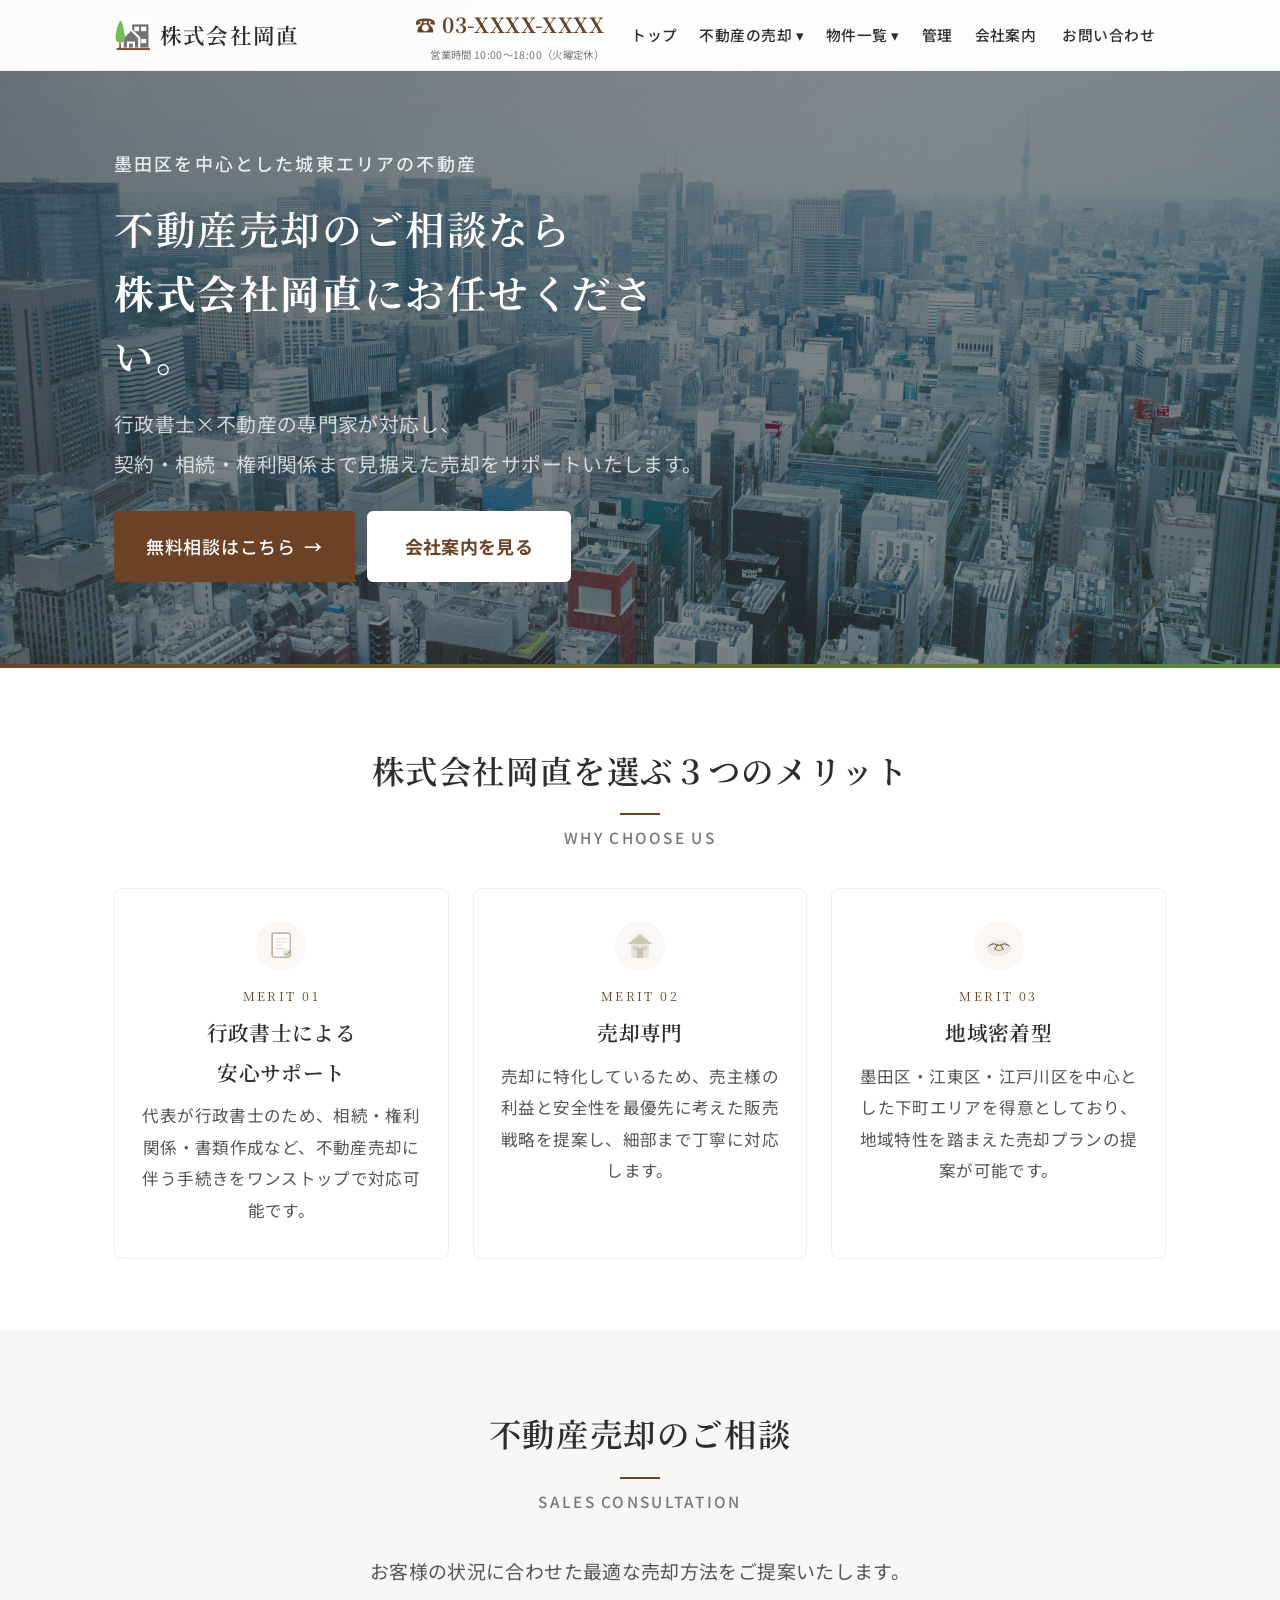
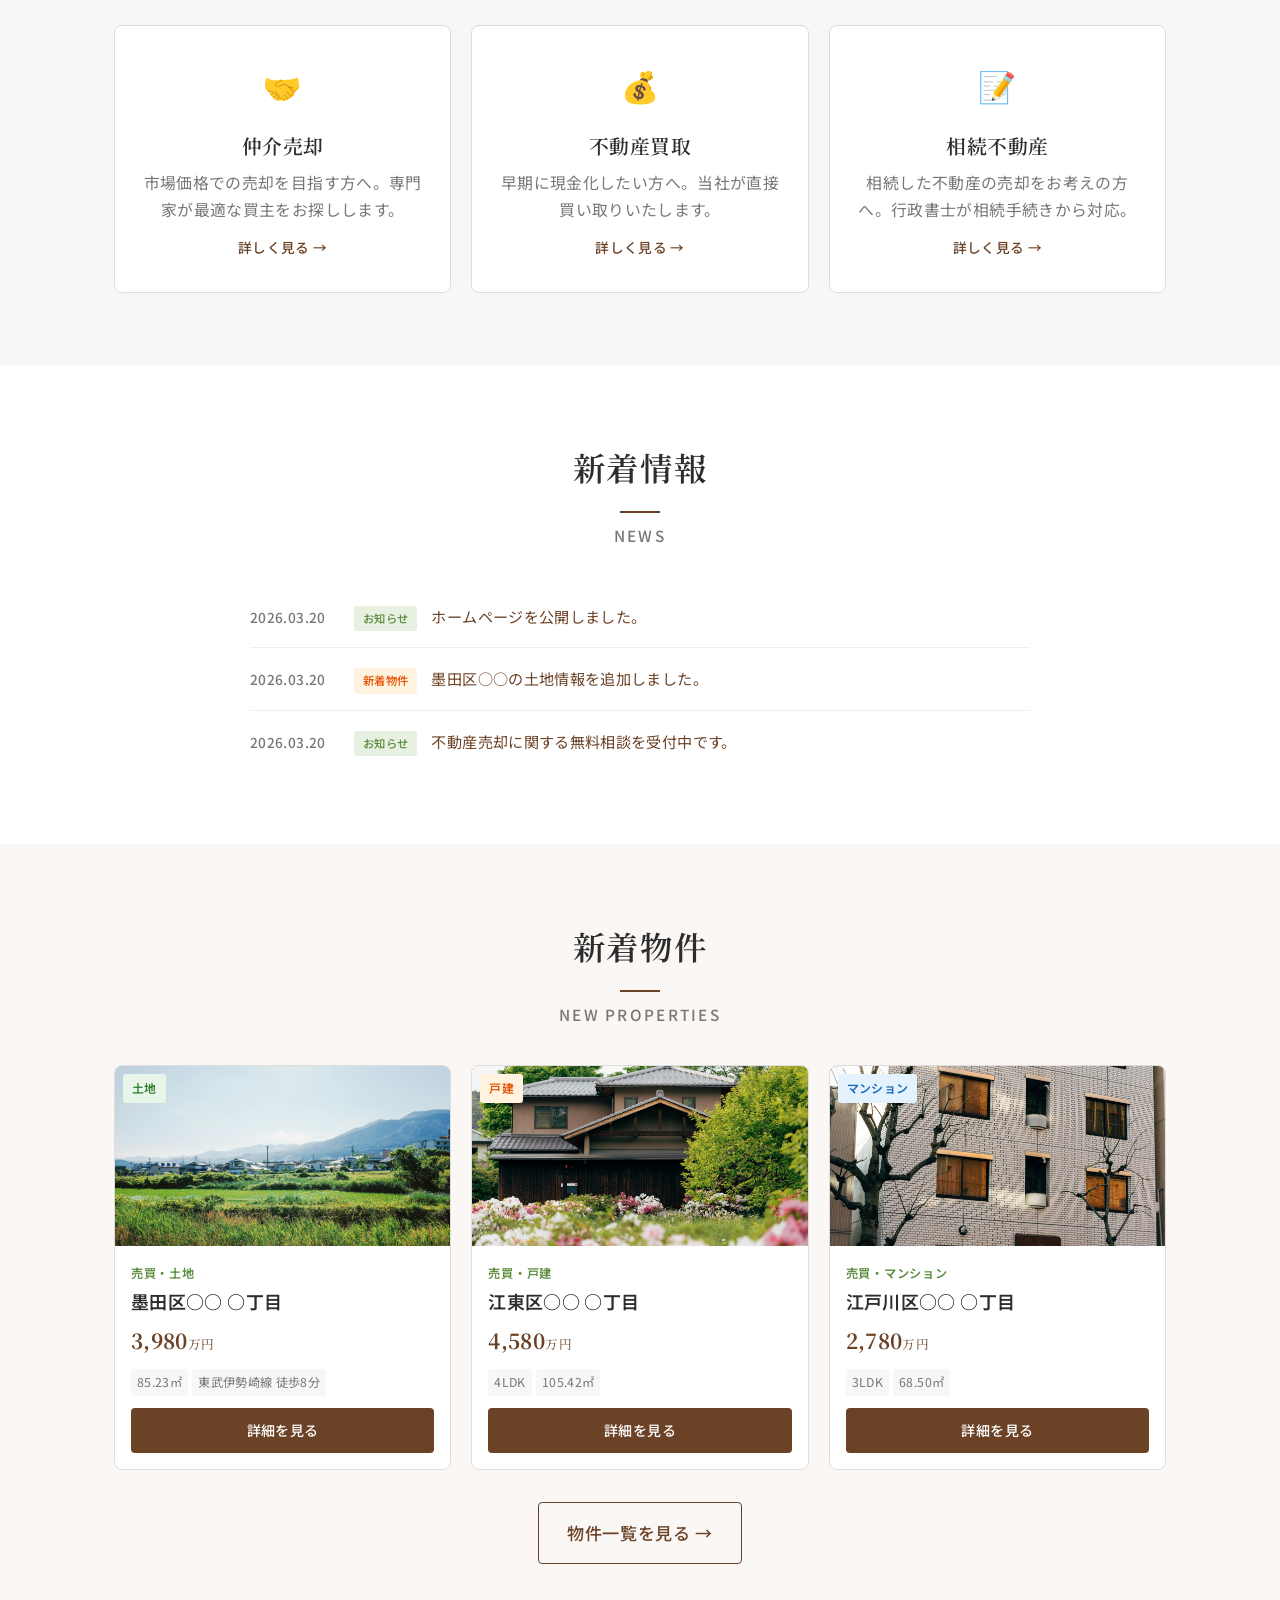
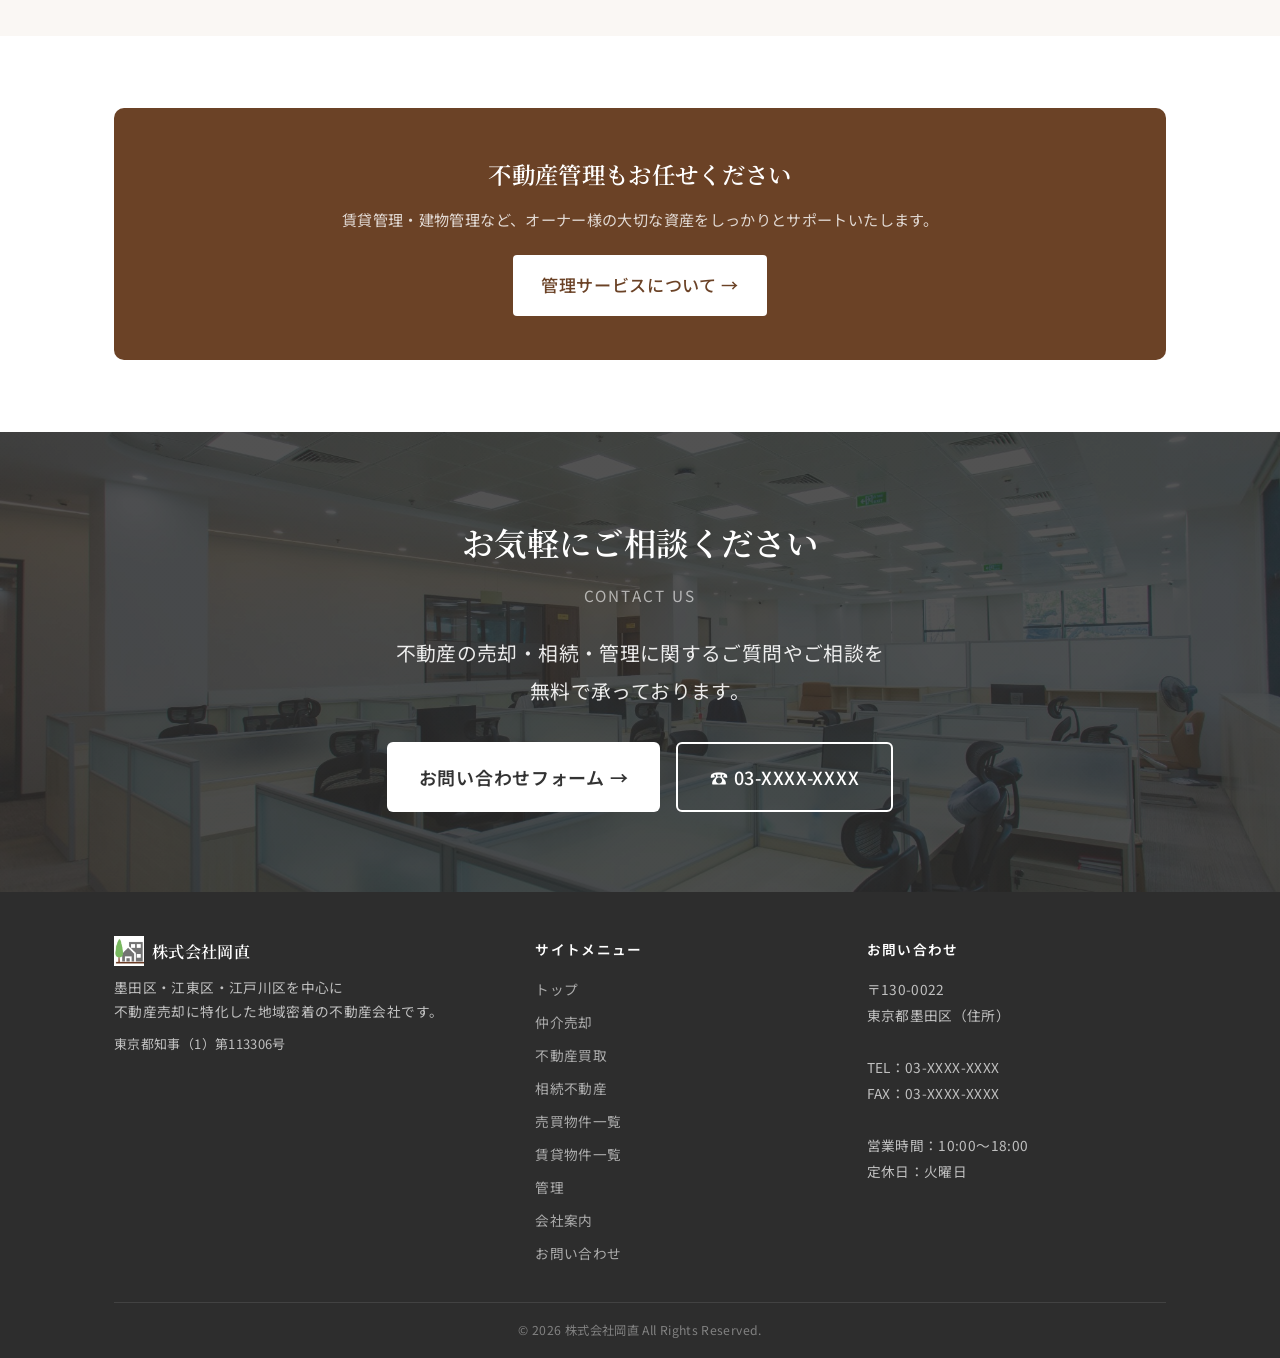
==== commit 00ad65f8: "Update hero label style in index.html" ====
--- a/index.html
+++ b/index.html
@@ -17,12 +17,12 @@
 </div></header>
 
 <section class="hero hero--photo" style="color:#fff"><div class="hero__inner"><div class="hero__content">
-<span class="hero__label">墨田区を中心とした城東エリアの不動産</span>
+<span class="hero__label" style="background:none;padding:0;color:rgba(255,255,255,.85)">墨田区を中心とした城東エリアの不動産</span>
 <h1 class="hero__title">不動産売却のご相談なら<br><strong style="color:#fff">株式会社岡直</strong>にお任せください。</h1>
 <p class="hero__desc">行政書士×不動産の専門家が対応し、<br>契約・相続・権利関係まで見据えた売却をサポートいたします。</p>
 <div class="hero__actions">
 <a href="contact.html" class="btn btn--primary btn--lg">無料相談はこちら <span class="btn__arrow">→</span></a>
-<a href="company.html" style="background:#fff;color:#6B4226;border:2px solid #fff;font-weight:700;padding:16px 36px;border-radius:6px;display:inline-block;font-size:1rem;text-decoration:none">会社案内を見る</a>
+<a href="company.html" style="background:#fff;color:#6B4226;border:2px solid #fff;font-weight:700;padding:16px 36px;border-radius:6px;display:inline-block;font-size:1rem;text-decoration:none;text-align:center">会社案内を見る</a>
 </div></div></div></section>
 
 <section class="section"><div class="container">
--- a/css/style.css
+++ b/css/style.css
@@ -37,8 +37,8 @@
 .nav__item:hover .nav__dropdown{opacity:1;visibility:visible}
 .nav__dropdown a{display:block;padding:7px 18px;font-size:.76rem;color:var(--text);transition:background var(--tr)}
 .nav__dropdown a:hover{background:var(--g50);color:var(--brown)}
-.nav__cta{margin-left:4px;padding:8px 16px!important;background:var(--brown);color:var(--white)!important;border-radius:4px;font-size:.76rem!important;transition:background var(--tr)!important}
-.nav__cta:hover{background:var(--brown-light)!important;color:var(--white)!important}
+.nav__cta{margin-left:4px;padding:8px 11px!important;background:none;color:var(--text)!important;border-radius:0;font-size:.76rem!important;transition:color var(--tr)!important}
+.nav__cta:hover{background:none!important;color:var(--brown)!important}
 .nav__cta::after{display:none!important}
 .hamburger{display:none;flex-direction:column;gap:5px;cursor:pointer;padding:8px;background:none;border:none}
 .hamburger span{width:24px;height:2px;background:var(--g700);transition:var(--tr);display:block}
@@ -241,7 +241,7 @@
 .footer__inner{display:grid;grid-template-columns:1.3fr 1fr 1fr;gap:32px;padding-bottom:36px;border-bottom:1px solid rgba(255,255,255,.1)}
 .footer__brand{display:flex;flex-direction:column;gap:8px}
 .footer__logo{display:flex;align-items:center;gap:8px}
-.footer__logo img{height:30px;filter:brightness(0) invert(1)}
+.footer__logo img{height:30px}
 .footer__logo-text{font-family:var(--serif);font-size:.9rem;color:var(--white);font-weight:600}
 .footer__desc{font-size:.76rem;line-height:1.8}
 .footer__heading{font-size:.76rem;font-weight:600;color:var(--white);letter-spacing:.1em;margin-bottom:14px}
@@ -498,7 +498,7 @@
 /* CLIENT FEEDBACK v2: 20-30% larger fonts */
 html { font-size: 18px; }
 body { font-size: 1rem; line-height: 1.9; }
-.hero__title { font-size: clamp(1.8rem, 4vw, 2.6rem) !important; }
+.hero__title { font-size: clamp(1.8rem, 4vw, 2.2rem) !important; }
 .hero__desc { font-size: 1.1rem !important; line-height: 2 !important; }
 .hero__label, .hero__area { font-size: 1rem !important; }
 .section__title { font-size: 1.8rem !important; }
@@ -662,3 +662,14 @@
 
   body.menu-open { overflow: hidden !important; }
 }
+
+/* CLIENT FEEDBACK ROUND 2 */
+.merit-card__title { font-size: 1.15rem !important; }
+.merit-card__text { font-size: .92rem !important; }
+.service-card__title { font-size: 1.1rem !important; }
+.service-card__desc { font-size: .88rem !important; }
+
+/* Header balance */
+.header__logo-text { font-size: 1.2rem !important; letter-spacing: .06em; }
+.header__phone-num { font-size: 1.15rem !important; }
+.nav__link { font-size: .82rem !important; }
